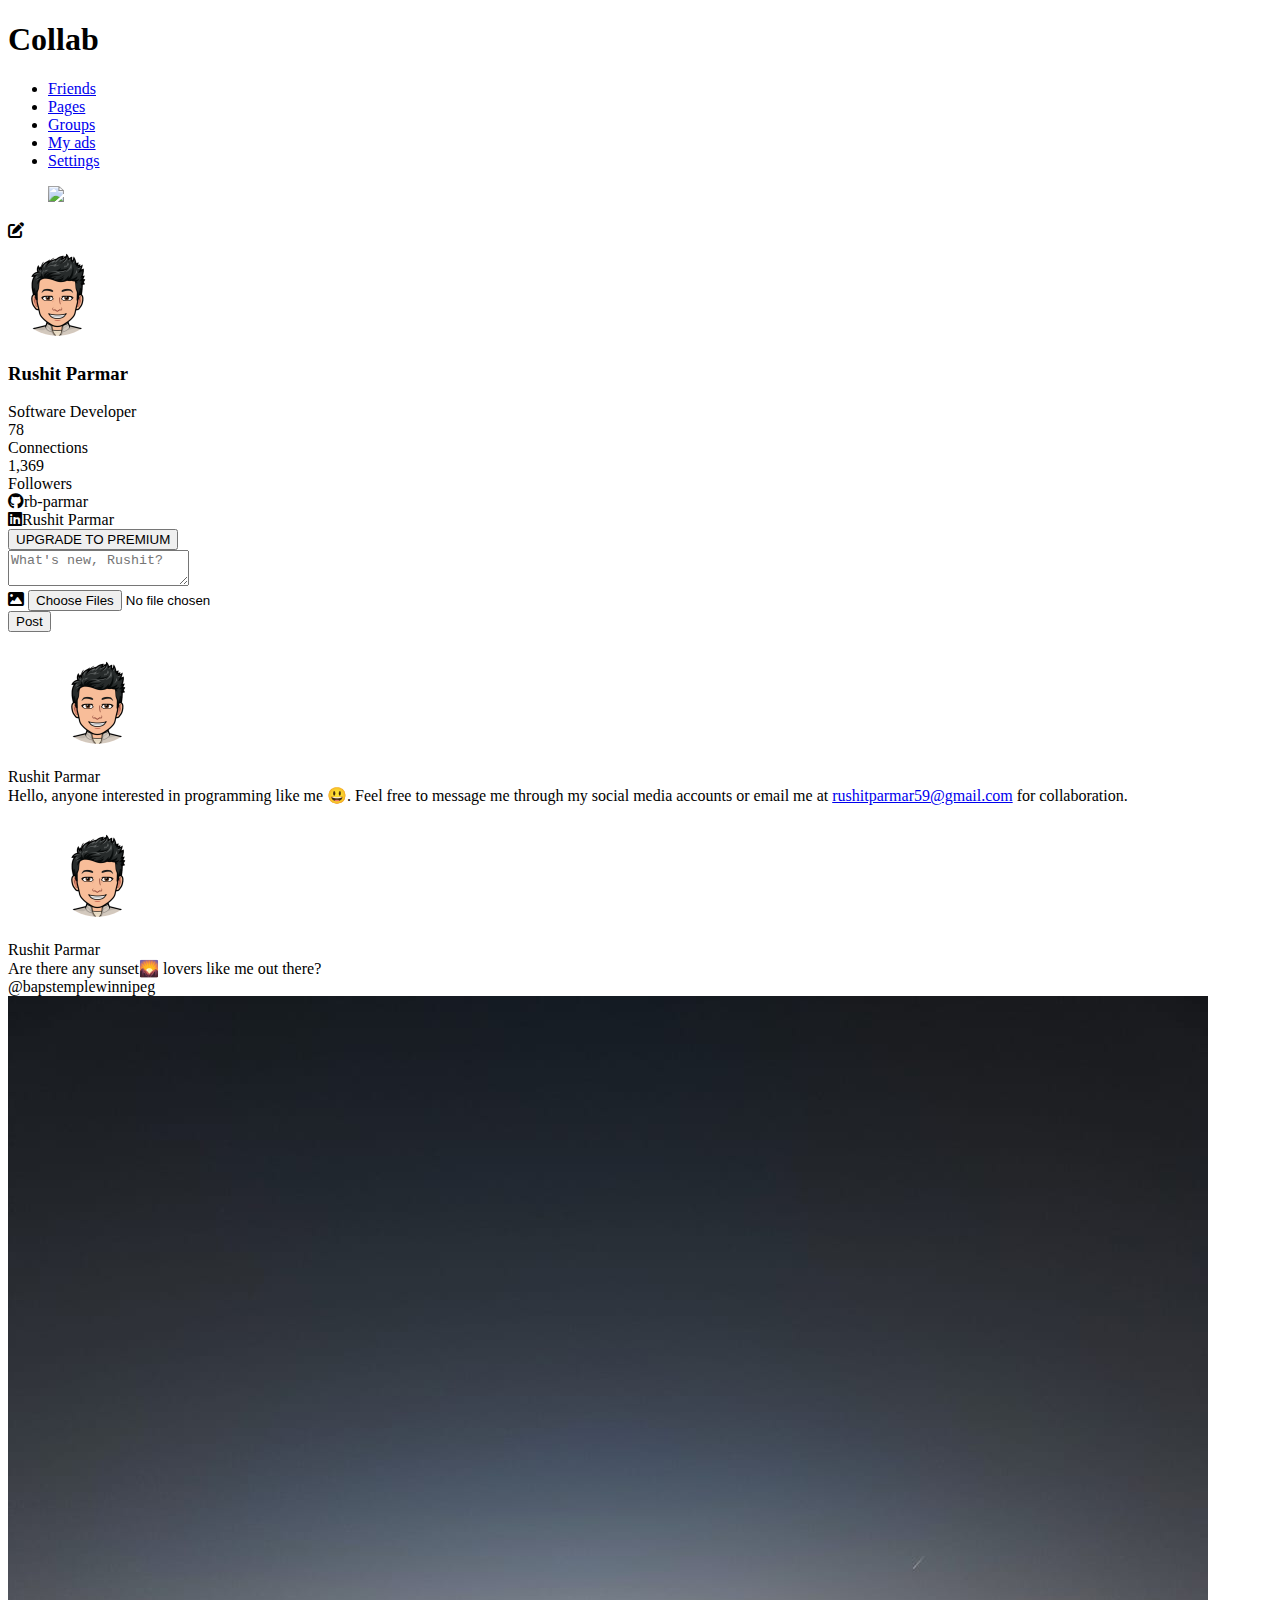
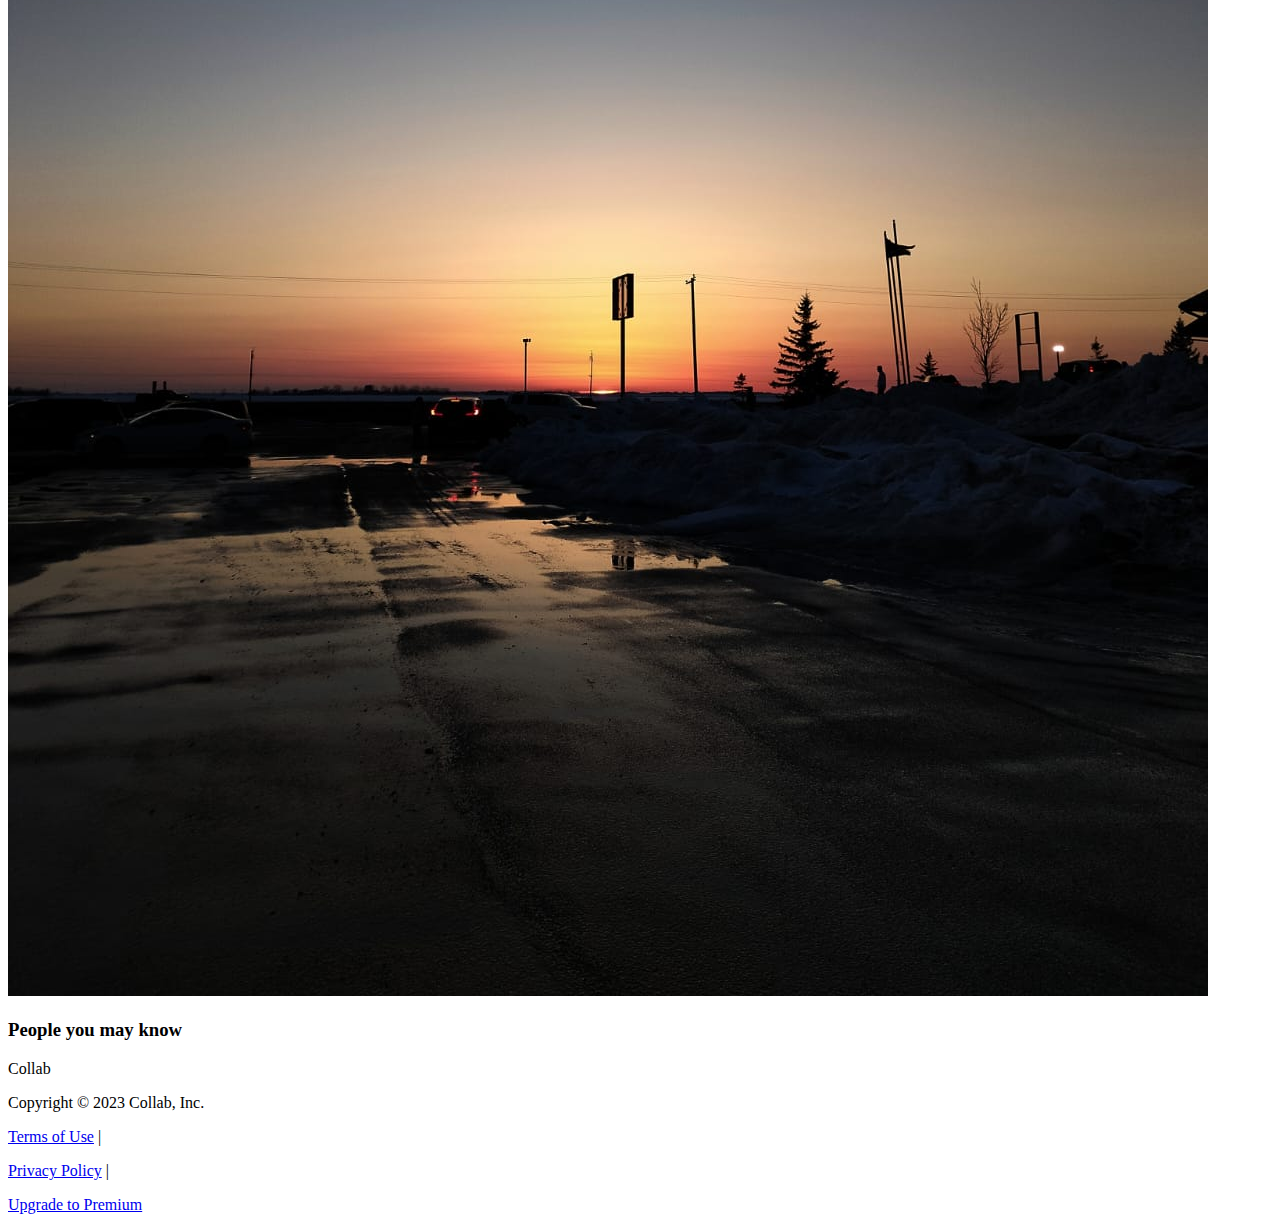
==== index.html @ a5605d69 "Collab" ====
<!DOCTYPE html>
<html lang="en" dir="ltr">
 <head>
  <meta charset="utf-8"> 
  <meta name="viewport" content="width=device-width, intitial-scale=1">
  <meta name="author" content="Rushit Parmar">
  <meta name="description" content="Collab">
  <meta name="keywords" content="html, css, web, web development, seo">
  <title>Collab</title>
  <link rel="preconnect" href="https://fonts.googleapis.com">
  <link rel="preconnect" href="https://fonts.gstatic.com" crossorigin>
  <link rel="stylesheet" href="https://fonts.googleapis.com/css2?family=Inter:wght@300;400;600&display=swap">
  <link rel="stylesheet" href="https://fonts.googleapis.com/css2?family=Quicksand:wght@300;400;600&display=swap">
  <link rel="stylesheet" href="https://cdnjs.cloudflare.com/ajax/libs/font-awesome/6.2.1/css/all.min.css">
  <link rel="shortcut icon" href="./Assets/image/diamond.png" type="image/x-icon">
  <link rel="stylesheet" href="./Assets/style/index.css" media="all">
  <script src="./Assets/script/index.js" defer></script>
 </head>
 <body>
  <!------------------ Header ------------------>
  <header>
    <h1>Collab</h1>
    <nav>
      <ul>
        <li><a href="#">Friends</a></li>
        <li><a href="#">Pages</a></li>
        <li><a href="#">Groups</a></li>
        <li><a href="#">My ads</a></li>
        <li><a href="#">Settings</a></li>
      </ul>
    </nav>
    <figure>
      <img src="./Assets/image/profile icon.png">
    </figure>
  </header>

  <main>
    <div class="profile">

      <div class="edit"><i class="fa-solid fa-pen-to-square"></i></div>
      <img src="./assets/image/profile icon.png">
      <h3>Rushit Parmar</h3>
      <div class="brief">Software Developer</div>
      <div class="follow">
        <div class="followers">
          <div class="number">78</div>
          <div class="text">Connections</div>
        </div>
        <div>
          <div class="number">1,369</div>
          <div class="text">Followers</div>
        </div>
      </div>
      <div class="icon1"><i class="fa-brands fa-github"></i>rb-parmar</div> 
      <div class="icon2"><i class="fa-brands fa-linkedin"></i>Rushit Parmar</div> 
      <button>UPGRADE TO PREMIUM</button>
    </div>

    <!------------------ Form ------------------>
    <form>
      <div class="center">
        <textarea class="textarea" name="textarea" placeholder="What's new, Rushit?"></textarea> 
        <div class="row">
          <div>
            <label for="file">
              <i class="fa fa-image"></i>
              <input type="file" class="custom-file" id="file" name="file" accept="image/*" multiple>
            </label>  
            <span id="file-name"></span>
          </div>
          <input type="button" class="button" value="Post">
        </div>
      </div>

      <!------------------ Post ------------------>
      <div class="display">
        <!-- Post 1-->
        <div class="post">
          <header>
            <div class="fig-name">
              <figure>
                <img src="./assets/image/profile icon.png">
              </figure>
              <div class="name">Rushit Parmar</div>        
            </div>
            <div class="date"></div>
          </header>
      
          <div class="text">Hello, anyone interested in programming like me 😃.
            Feel free to message me through my social media accounts or email me 
            at <a href="#">rushitparmar59@gmail.com</a> for collaboration.
          </div>
        </div>

        <!-- Post 2 -->
        <div class="post">
          <header>
            <div class="fig-name">
              <figure>
                <img src="./assets/image/profile icon.png">
              </figure>
              <div class="name">Rushit Parmar</div>        
            </div>
            <div class="date"></div>
          </header>
        
          <div class="text">
            Are there any sunset🌄 lovers like me out there? <br> 
            @bapstemplewinnipeg
          </div>
          <div class="image"><img src="assets/image/sunset.jpg"></div>
        </div>
      </div>
    </form>

    <div class="people">
      <h3>People you may know</h3>
    </div>
  </main>

  <footer>
    <div class="container">
        <div class="fflex">
            <p class="name">Collab</p>
            <p class="copy">Copyright &copy; 2023 Collab, Inc.</p>
            <div class="policy">
                <p><a href="#">Terms of Use</a> | </p>
                <p><a href="#">Privacy Policy</a> | </p>
                <p><a href="#">Upgrade to Premium</a></p>
            </div>
        </div>
    </div>
  </footer>

 </body>
</html>
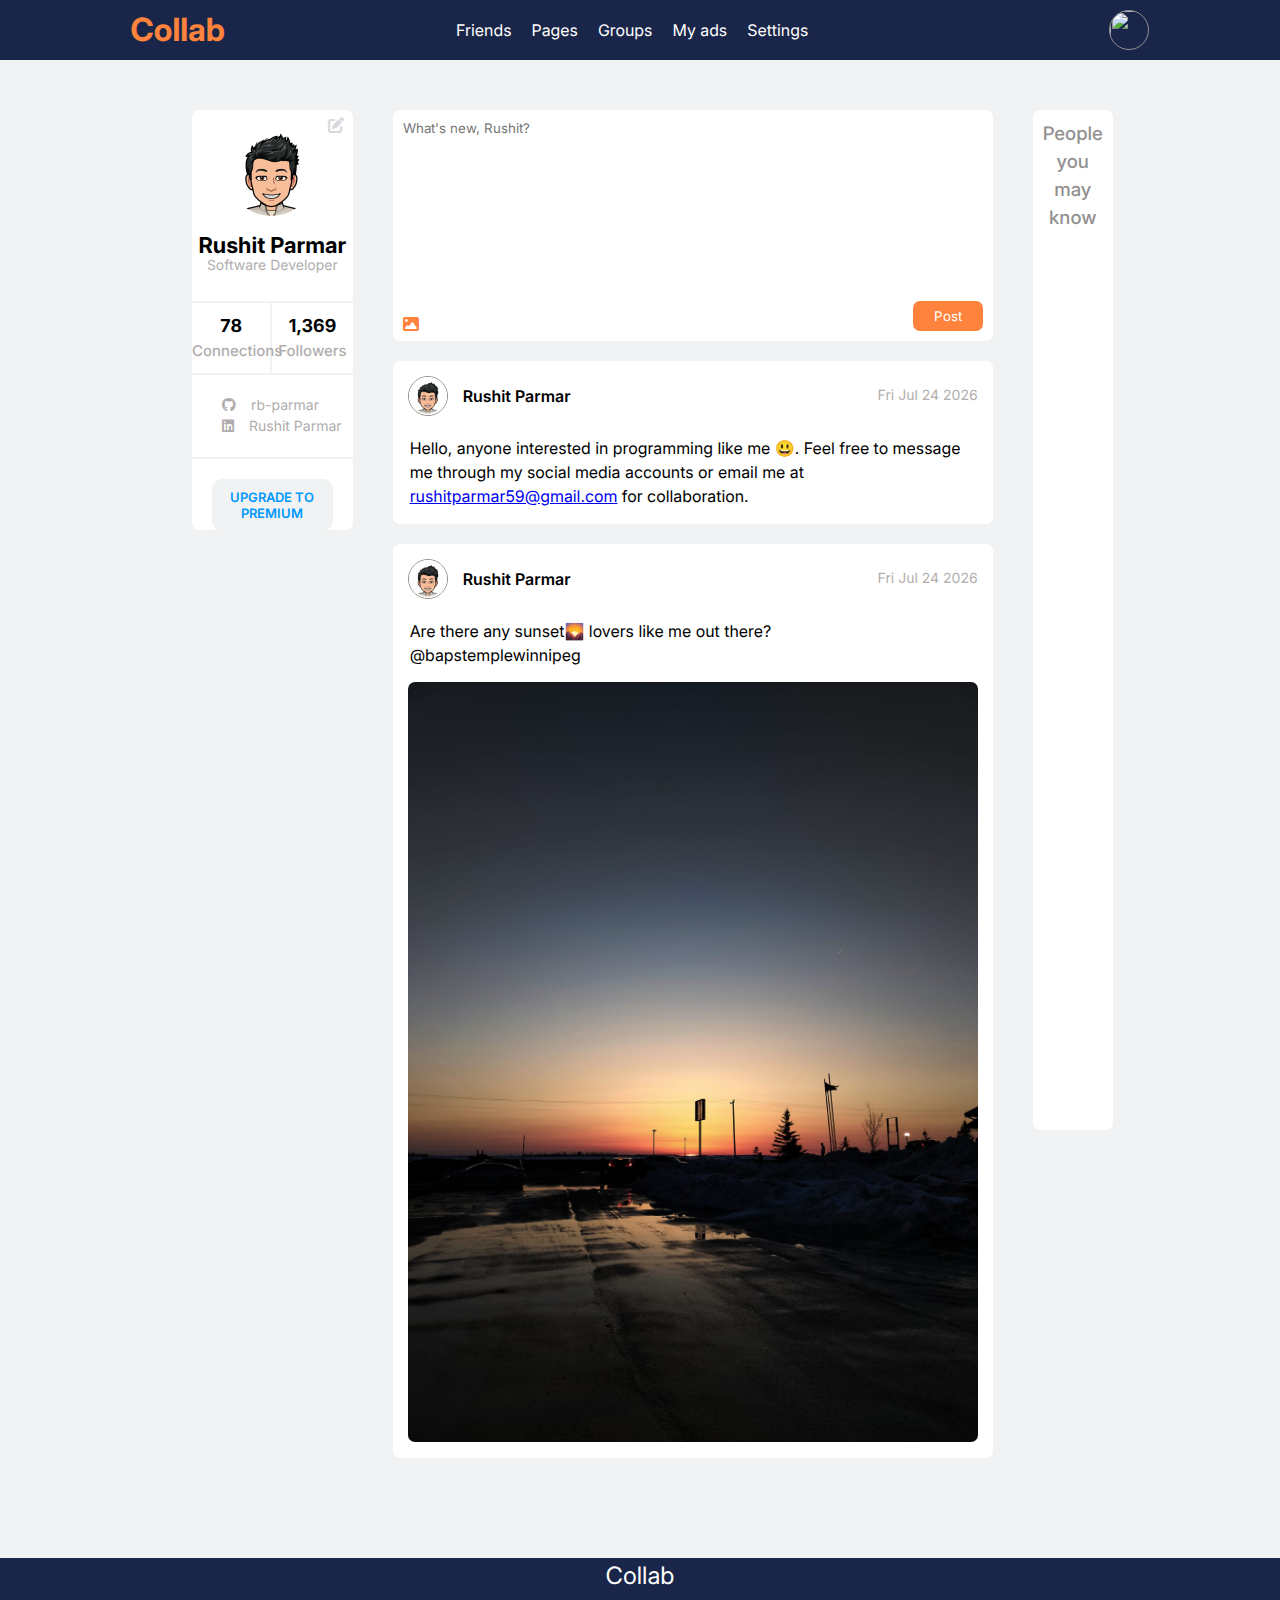
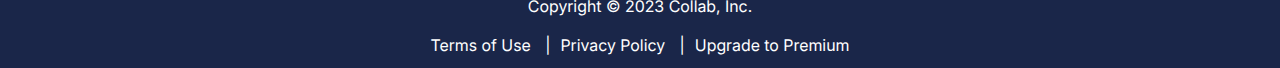
==== commit 109d46b9: "bug fix" ====
--- a/index.html
+++ b/index.html
@@ -12,9 +12,9 @@
   <link rel="stylesheet" href="https://fonts.googleapis.com/css2?family=Inter:wght@300;400;600&display=swap">
   <link rel="stylesheet" href="https://fonts.googleapis.com/css2?family=Quicksand:wght@300;400;600&display=swap">
   <link rel="stylesheet" href="https://cdnjs.cloudflare.com/ajax/libs/font-awesome/6.2.1/css/all.min.css">
-  <link rel="shortcut icon" href="./Assets/image/diamond.png" type="image/x-icon">
-  <link rel="stylesheet" href="./Assets/style/index.css" media="all">
-  <script src="./Assets/script/index.js" defer></script>
+  <link rel="shortcut icon" href="./assets/image/diamond.png" type="image/x-icon">
+  <link rel="stylesheet" href="./assets/style/index.css" media="all">
+  <script src="./assets/script/index.js" defer></script>
  </head>
  <body>
   <!------------------ Header ------------------>
--- a/assets/style/index.css
+++ b/assets/style/index.css
@@ -0,0 +1,432 @@
+@import url(./reset.css);
+
+
+:root {
+  --app-dark-bg: #1a1d28;
+  --app-green: #33ab4e;
+  --app-purple: #833cff;
+  --app-orange1: #ff833c;
+  --app-orange2: #f18115;
+  --app-lighter-orange: #ffb300;
+  --app-dark-blue: #1a2649;
+  --app-lighter-blue: #506290;
+  --app-medium-blue: #283862;
+  --app-grey: #b4b3bd;
+  --app-red: #ff3c57;
+  --app-red-hover: #ff2846;
+}
+
+body {
+  background-color: #f1f2f3;
+}
+
+.container {
+  width: min(100% - 30px, 1080px);
+  margin-inline: auto;
+}
+
+/*-------------------------------------------*/
+/*      Header                               */
+/*-------------------------------------------*/
+
+header {
+  display: flex;
+  justify-content: space-around;
+  height: 60px;
+  background-color: var(--app-dark-blue);
+}
+
+h1 {
+  margin-left: 15px;
+  color: var(--app-orange1);
+  line-height: 60px;
+  font-size: 32px;
+}
+
+figure img {
+  width: 40px;
+  height: 40px;
+  border-radius: 50%;
+  line-height: 60px;
+  margin-top: 10px;
+  margin-right: 15px;
+  border: #929090 solid 1px;
+}
+
+nav {
+  margin-right: 70px;
+}
+
+nav ul {
+  display: flex;
+  justify-content: space-between;
+  line-height: 60px;
+}
+
+nav ul li a {
+  color: #fff;
+  text-decoration: none;
+  transition: all 0.5s ease-in-out;
+}
+
+nav ul li + li {
+  margin-left: 20px;
+} 
+
+nav ul li a:hover {
+  color: var(--app-orange1);
+}
+
+
+/*--------------- Main ----------------------*/
+
+main {
+  display: flex;
+  justify-content: space-evenly;
+  width: 70%;
+  margin: auto;
+  height: 100vh - 60px - 110px;
+}
+
+/*-------------------------------------------*/
+/*      Profile                              */
+/*-------------------------------------------*/
+
+.profile {
+  background-color: #fff;
+  height: 420px;
+  border-radius: 7px;
+  margin-top: 50px;
+  width: 300px;
+  text-align: center;
+  margin-right: 40px;
+}
+
+.profile .edit {
+  position: relative;
+}
+
+.profile .edit i {
+  position: absolute;
+  top: 7px;
+  right: 7px;
+  width: 20px;
+  height: 20px;
+  color: #d8d8da;
+  cursor: pointer;
+}
+
+.profile img {
+  margin: auto;
+  border-radius: 50%;
+  margin-top: 10px;
+  cursor: pointer;
+}
+
+.profile h3 {
+  margin-top: 10px;
+  font-size: 22px;
+}
+
+.brief {
+  margin-top: -8px;
+  font-size: 14px;
+  color: #b1adad;
+}
+
+.follow {
+  display: flex;
+  margin-top: 25px;
+}
+
+.follow > div {
+  width: 50%;
+  margin-inline: auto;
+  border-top: 2.5px solid #f1f2f3;
+  border-bottom: 2.5px solid #f1f2f3;
+  padding: 10px 0;
+}
+
+.followers {
+  border-right: 2.5px solid #f1f2f3;
+}
+
+.follow div .number {
+  font-size: 18px;
+  font-weight: 700;
+}
+
+.follow div .text {
+  font-size: 15px;
+  font-weight: 500;
+  color: #b1adad;
+  margin-top: 0;
+}
+
+.profile .icon1, .profile .icon2 {
+  width: 100%;
+  font-size: 14px;
+  color: #b1adad;
+  text-align: left;
+  cursor: pointer;
+  transition: all 0.5s ease-in-out;
+}
+
+.profile .icon1:hover, .profile .icon2:hover {
+  color: #09f;
+}
+
+
+.icon1 {
+  margin-top: 20px;
+}
+
+.profile .icon1 i, .profile .icon2 i {
+  margin-left: 30px;
+  margin-right: 15px;
+}
+
+.icon2 {
+  padding-bottom: 20px;
+  border-bottom: 2.5px solid #f1f2f3;
+}
+
+.profile button {
+  text-align: center;
+  background-color: #f1f2f3;
+  color: #09f;
+  font-weight: 600;
+  padding: 10px 15px;
+  border-radius: 10px;
+  margin: 20px;
+  font-size: 13px;
+  cursor: pointer;
+  transition: all 0.5s ease-in-out;
+}
+
+.profile button:hover {
+  color: #0c8ce2;
+}
+
+/*-------------------------------------------*/
+/*      Form                                 */
+/*-------------------------------------------*/
+
+form {
+  height: 100vh - 60px - 110px;
+  margin-top: 50px;
+}
+
+textarea {
+  height: 200px;
+  width: 600px;
+  background-color: #fff;
+  padding: 10px;
+  resize: none;
+  border-radius: 7px;
+  color: #000;
+}
+
+.row {
+  height: 40px;
+  width: 600px;
+  display: flex;
+  justify-content: space-between;
+  background-color: #fff;
+  margin-top: -15px;
+  border-radius: 7px;
+}
+
+input[type=file] {
+  display: none;
+}
+
+label i {
+  margin-left: 10px;
+  margin-top: 15px;
+  color: var(--app-orange1);
+  cursor: pointer;
+  transition: all 0.5s ease-in-out;
+}
+
+label i:hover {
+  color: var(--app-orange2);
+}
+
+#file-name {
+  color: #000;
+  font-size: 14px;
+  font-weight: 300;
+  margin-left: 5px;
+  line-height: 40px;
+}
+
+input[type=button] {
+  width: 70px;
+  height: 30px;
+  background-color: var(--app-orange1);
+  color: #fff;
+  border-radius: 7px;
+  margin-right: 10px;
+  margin-bottom: 0;
+  transition: all 0.5s ease-in-out;
+}
+
+input[type=button]:hover {
+  background-color: var(--app-orange2);
+}
+
+/*-------------------------------------------*/
+/*      Post                                 */
+/*-------------------------------------------*/
+
+
+.post {
+  width: 600px;
+  height: auto;
+  border-radius: 7px;
+  margin: auto;
+  min-height: 0px;
+  background-color: #fff;
+  padding-bottom: 1px;
+  margin-top: 20px;
+}
+
+.post header {
+  background-color: #fff;
+  height: 60px;
+  display: flex;
+  justify-content: space-between;
+  border-radius: 7px;
+}
+
+.post header .fig-name {
+  margin-top: 5px;
+  margin-left: 15px;
+  display: flex;
+  justify-content: space-between;
+}
+
+.post header .fig-name .name {
+  line-height: 60px;
+  font-weight: 600;
+}
+
+.post header .date {
+  font-size: 14px;
+  margin-top: 5px;
+  margin-right: 15px;
+  line-height: 60px;
+  color: #b1adad;
+}
+
+.post .text {
+  margin: 15px 15px 15px 17px;
+}
+
+.post .image {
+  margin: 15px;
+  margin-top: 0px;
+}
+
+.post .image img {
+  width: 580px;
+  margin: 0 15px 15px 15px;
+  margin: auto;
+  border-radius: 7px;
+}
+
+
+
+/*-------------------------------------------*/
+/*      People                               */
+/*-------------------------------------------*/
+
+.people {
+  width: 300px;
+  max-height: 1020px;
+  background-color: #fff;
+  border-radius: 7px;
+  margin-top: 50px;
+  margin-left: 40px;
+  padding: 10px;
+}
+
+.people h3 {
+  text-align: center;
+  color: #929090;
+  font-weight: 500;
+  margin-bottom: 10px;
+}
+
+.people .person {
+  min-height: 80px;
+  display: flex;
+  border-top: 2.5px solid #f1f2f3;
+  padding: 4px;
+  cursor: pointer;
+}
+
+.people .person img {
+  width: 60px;
+  height: 60px;
+  border-radius: 50%;
+  background-color: #09f;
+  margin-top: 5px;
+  margin-left: 5px;
+}
+
+.person-details {
+  margin-top: 12px;
+  margin-left: 10px;
+}
+
+.person-details .name {
+  font-weight: 600;
+}
+
+.person-details .city {
+  color: #929090;
+  font-size: 14px;
+}
+
+
+/*-----------------------------------------------------*/
+/* Footer                                              */
+/*-----------------------------------------------------*/
+
+footer {
+  background-color: var(--app-dark-blue);
+  height: 110px;
+  margin-top: 100px;
+}
+
+.fflex {
+  text-align: center;
+  color: #fff;
+}
+
+.fflex .name {
+  font-size: 24px;
+}
+
+.fflex .copy {
+  margin-bottom: 15px;
+  color: #fff;
+}
+
+.fflex .policy {
+  display: flex;
+  justify-content: center;
+}
+
+.fflex .policy p a {
+  color: #fff;
+  padding: 0 10px;
+  text-decoration: none;
+  transition: all 0.5s ease-in-out;
+}
+
+.fflex .policy p a:hover {
+  color: var(--app-orange1);
+}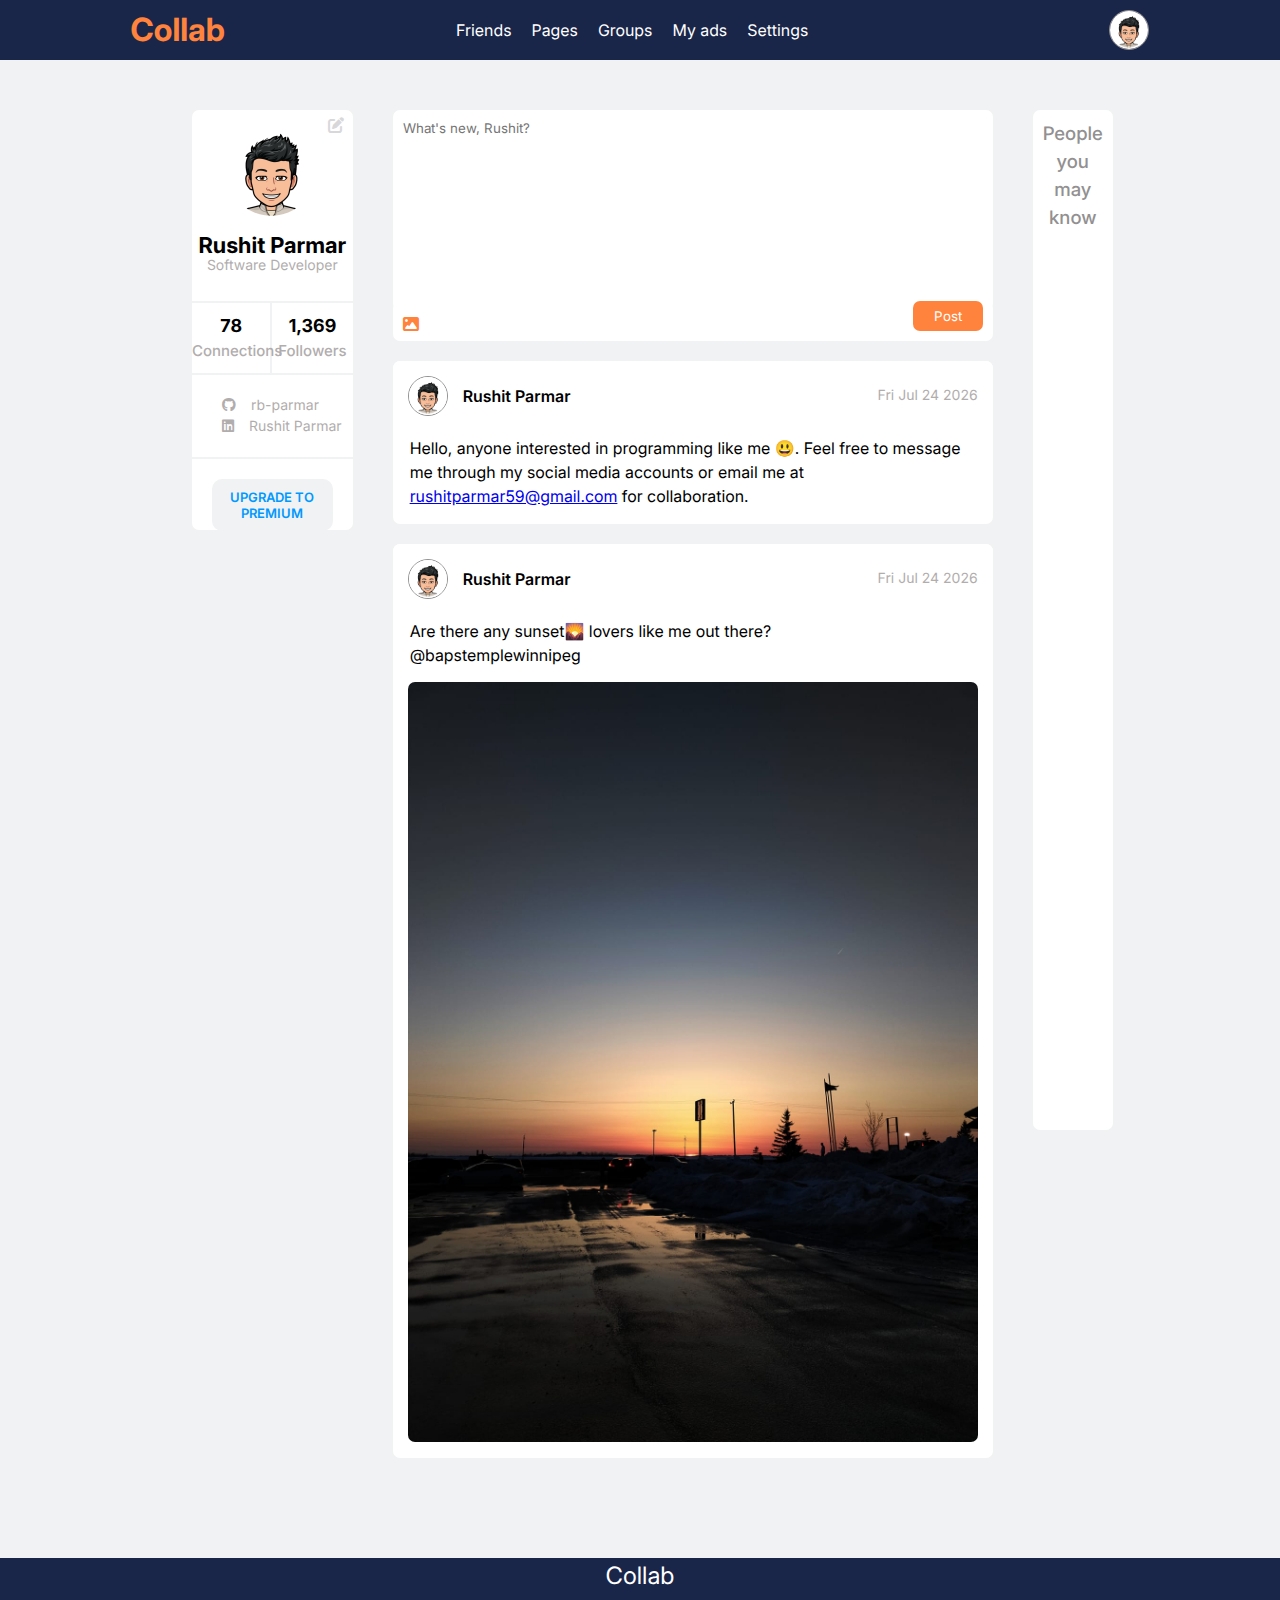
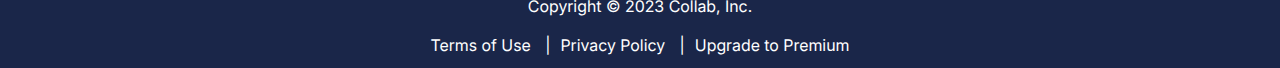
==== commit fd06f795: "link corrected" ====
--- a/index.html
+++ b/index.html
@@ -30,7 +30,7 @@
       </ul>
     </nav>
     <figure>
-      <img src="./Assets/image/profile icon.png">
+      <img src="./assets/image/profile icon.png">
     </figure>
   </header>
 
